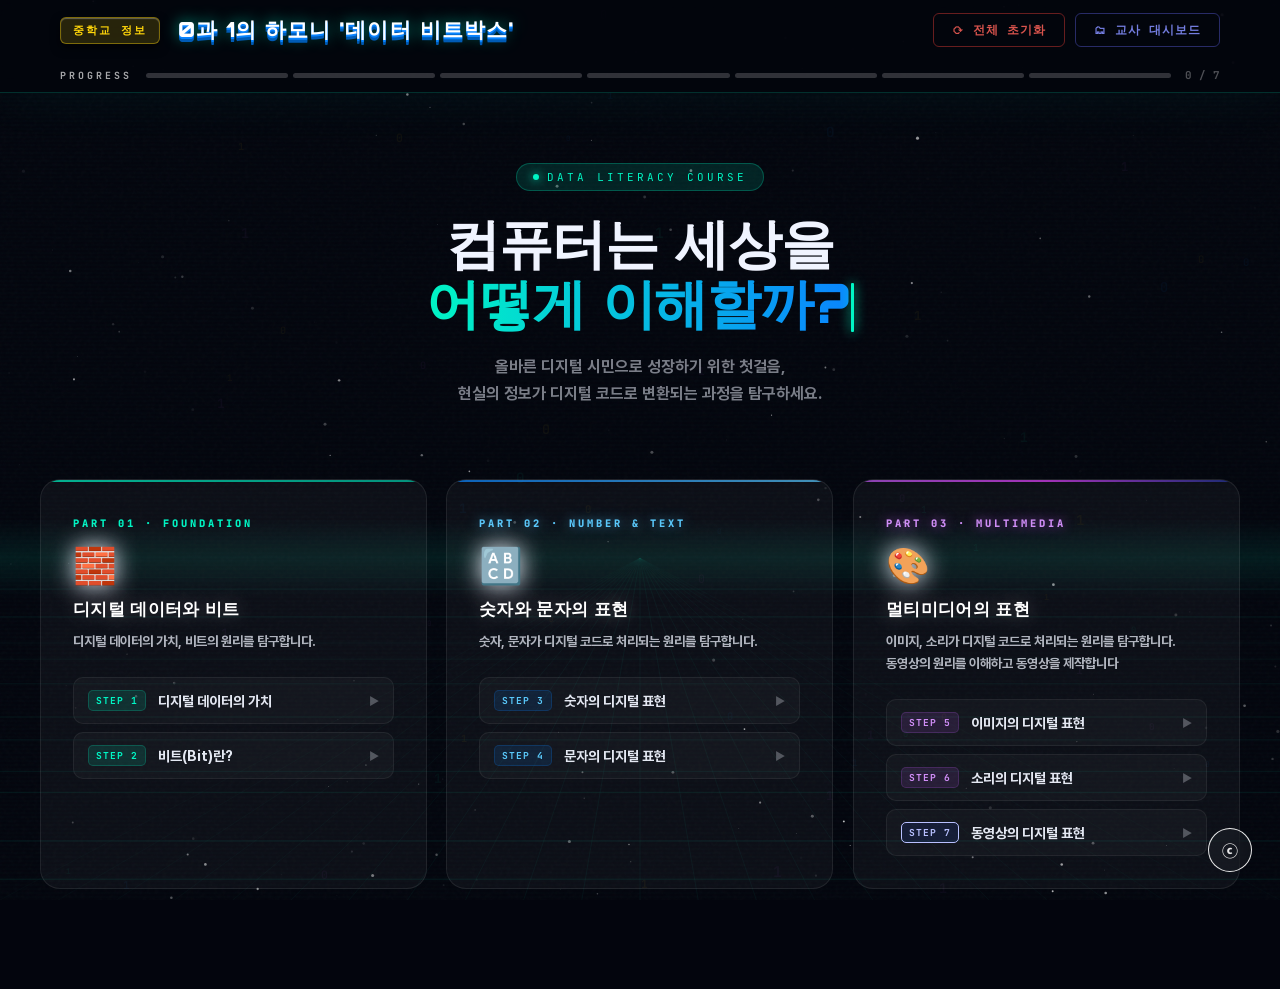
==== index.html @ f6feecad "Add files via upload" ====
<!DOCTYPE html>
<html lang="ko">
<head>
    <meta charset="UTF-8">
    <meta name="viewport" content="width=device-width, initial-scale=1.0">
    <title>데이터 비트박스 BITBOX - 메인</title>
    <link href="https://fonts.googleapis.com/css2?family=Orbitron:wght@400;700;900&family=Noto+Sans+KR:wght@400;500;700;900&family=JetBrains+Mono:wght@400;600;700&display=swap" rel="stylesheet">
    
    <link rel="stylesheet" href="./css/common.css">
    <style>
        .header-actions { display: flex; align-items: center; gap: 10px; }
        .dashboard-btn {
            font-family: 'JetBrains Mono', monospace;
            font-size: 0.72rem; font-weight: 700; letter-spacing: 1px;
            padding: 8px 18px; border-radius: 6px; background: transparent;
            border: 1px solid rgba(99,102,241,0.4); color: rgba(129,140,248,0.9);
            cursor: pointer; transition: all 0.2s ease; text-decoration: none;
            display: inline-flex; align-items: center;
        }
        .dashboard-btn:hover {
            background: rgba(99,102,241,0.12); border-color: #6366f1; color: #a5b4fc;
            box-shadow: 0 0 20px rgba(99,102,241,0.25);
        }
    </style>
</head>
<body>

<canvas id="starCanvas"></canvas>
<canvas id="gridCanvas"></canvas>
<canvas id="particleCanvas"></canvas>
<div class="scanline"></div>

<div id="app">
    <header>
        <div class="header-main">
            <div class="header-left">
                <span class="badge-target">중학교 정보</span>
                <h1 class="site-title">0과 1의 하모니 '데이터 <span>비트박스'</span></h1>
            </div>
            <div class="header-actions">
                <button class="reset-btn" onclick="openResetModal()">⟳ 전체 초기화</button>
                <a class="dashboard-btn" href="teacher_dashboard.html">🗂 교사 대시보드</a>
            </div>
        </div>
        <div class="progress-strip">
            <span class="prog-label">PROGRESS</span>
            <div class="prog-segs" id="progSegs"></div>
            <span class="prog-count" id="progCount">0 / 7</span>
        </div>
    </header>

    <main>
        <div class="hero">
            <div class="hero-chip"> Data Literacy Course</div>
            <h2 class="hero-title">
                <span class="line1">컴퓨터는 세상을</span>
                <span class="line2"><span id="typedText"></span><span class="typed-cursor"></span></span>
            </h2>
            <p class="hero-sub">올바른 디지털 시민으로 성장하기 위한 첫걸음,<br>현실의 정보가 디지털 코드로 변환되는 과정을 탐구하세요.</p>
        </div>

        <div class="pillars">
            <div class="pillar p-mint">
                <div class="pillar-eyebrow">PART 01 · FOUNDATION</div>
                <div class="pillar-icon">🧱</div>
                <div class="pillar-title">디지털 데이터와 비트</div>
                <p class="pillar-desc">디지털 데이터의 가치, 비트의 원리를 탐구합니다.</p>
                <ul class="step-list">
                    <li>
                        <a class="step-item" href="01_value.html" data-step="1">
                            <div class="step-left">
                                <span class="step-num">STEP 1</span>디지털 데이터의 가치<span class="done-badge">✓ DONE</span>
                            </div>
                            <span class="step-arrow">▶</span>
                        </a>
                    </li>
                    <li>
                        <a class="step-item" href="02_bit.html" data-step="2">
                            <div class="step-left">
                                <span class="step-num">STEP 2</span>비트(Bit)란?<span class="done-badge">✓ DONE</span>
                            </div>
                            <span class="step-arrow">▶</span>
                        </a>
                    </li>
                </ul>
            </div>

            <div class="pillar p-blue">
                <div class="pillar-eyebrow">PART 02 · NUMBER &amp; TEXT</div>
                <div class="pillar-icon">🔠</div>
                <div class="pillar-title">숫자와 문자의 표현</div>
                <p class="pillar-desc">숫자, 문자가 디지털 코드로 처리되는 원리를 탐구합니다.</p>
                <ul class="step-list">
                    <li>
                        <a class="step-item" href="03_number.html" data-step="3">
                            <div class="step-left">
                                <span class="step-num">STEP 3</span>숫자의 디지털 표현<span class="done-badge">✓ DONE</span>
                            </div>
                            <span class="step-arrow">▶</span>
                        </a>
                    </li>
                    <li>
                        <a class="step-item" href="04_text.html" data-step="4">
                            <div class="step-left">
                                <span class="step-num">STEP 4</span>문자의 디지털 표현<span class="done-badge">✓ DONE</span>
                            </div>
                            <span class="step-arrow">▶</span>
                        </a>
                    </li>
                </ul>
            </div>

            <div class="pillar p-violet">
                <div class="pillar-eyebrow">PART 03 · MULTIMEDIA</div>
                <div class="pillar-icon">🎨</div>
                <div class="pillar-title">멀티미디어의 표현</div>
                <p class="pillar-desc">이미지, 소리가 디지털 코드로 처리되는 원리를 탐구합니다.<br>동영상의 원리를 이해하고 동영상을 제작합니다</p>
                <ul class="step-list">
                    <li>
                        <a class="step-item" href="05_image.html" data-step="5">
                            <div class="step-left">
                                <span class="step-num">STEP 5</span>이미지의 디지털 표현<span class="done-badge">✓ DONE</span>
                            </div>
                            <span class="step-arrow">▶</span>
                        </a>
                    </li>
                    <li>
                        <a class="step-item" href="06_sound.html" data-step="6">
                            <div class="step-left">
                                <span class="step-num">STEP 6</span>소리의 디지털 표현<span class="done-badge">✓ DONE</span>
                            </div>
                            <span class="step-arrow">▶</span>
                        </a>
                    </li>
                    <li>
                        <a class="step-item navy-step" href="07_video.html" data-step="7">
                            <div class="step-left">
                                <span class="step-num">STEP 7</span>동영상의 디지털 표현<span class="done-badge">✓ DONE</span>
                            </div>
                            <span class="step-arrow">▶</span>
                        </a>
                    </li>
                </ul>
            </div>
        </div>
    </main>
</div>

<a href="#" class="copy-btn" id="copyBtn" title="저작권 안내">ⓒ</a>

<div id="tb-overlay">
    <div id="tb-box">
        <div class="tb-ray" style="transform:rotate(-60deg);"></div>
        <div class="tb-ray" style="transform:rotate(-30deg);animation-delay:0.05s;"></div>
        <div class="tb-ray" style="transform:rotate(0deg);animation-delay:0.02s;"></div>
        <div class="tb-ray" style="transform:rotate(30deg);animation-delay:0.07s;"></div>
        <div class="tb-ray" style="transform:rotate(60deg);animation-delay:0.04s;"></div>
        <div id="tb-glow"></div>
        <div class="tb-star" style="--tb-fly:translate(-120px,-160px);background:#ffd700;"></div>
        <div class="tb-star" style="--tb-fly:translate(-70px,-200px);background:#fff;animation-delay:0.05s;"></div>
        <div class="tb-star" style="--tb-fly:translate(0px,-190px);background:#ffd700;animation-delay:0.03s;"></div>
        <div class="tb-star" style="--tb-fly:translate(80px,-170px);background:#ff8c00;animation-delay:0.07s;"></div>
        <div class="tb-star" style="--tb-fly:translate(130px,-140px);background:#fff;animation-delay:0.04s;"></div>
        <div class="tb-star" style="--tb-fly:translate(-100px,-80px);background:#ff8c00;animation-delay:0.08s;width:6px;height:6px;"></div>
        <div class="tb-star" style="--tb-fly:translate(110px,-90px);background:#ffd700;animation-delay:0.06s;width:6px;height:6px;"></div>
        <div class="tb-star" style="--tb-fly:translate(-150px,-40px);background:#fff;animation-delay:0.02s;width:5px;height:5px;"></div>
        <div class="tb-star" style="--tb-fly:translate(160px,-50px);background:#ffd700;animation-delay:0.09s;width:5px;height:5px;"></div>
        <div id="tb-lid"></div>
        <div id="tb-body"><div id="tb-lock">🔒</div></div>
        <div id="tb-label">⬡ BITBOX ⬡</div>
    </div>
</div>
<div id="tb-flash"></div>

<div id="modal" class="modal-overlay" role="dialog" aria-modal="true">
    <div class="modal-box">
        <div class="modal-icon" id="mIcon"></div>
        <h3 class="modal-title" id="mTitle"></h3>
        <p class="modal-desc" id="mDesc"></p>
        <div class="modal-btns" id="mBtns"></div>
    </div>
</div>

<script src="./js/canvas.js"></script>
<script src="./js/progress.js"></script>
<script src="./js/transition.js"></script>


</body>
</html>
---- css/common.css ----
/* ══════════════════════════════════════════════════════════
   로컬 폰트 (오프라인 완전 동작) — fonts/ 폴더에서 로드
   ══════════════════════════════════════════════════════════ */
@font-face {
    font-family: 'Noto Sans KR';
    font-weight: 400;
    font-style: normal;
    src: url('../fonts/NotoSansKR-Regular.ttf') format('truetype');
}
@font-face {
    font-family: 'Noto Sans KR';
    font-weight: 700;
    font-style: normal;
    src: url('../fonts/NotoSansKR-Bold.ttf') format('truetype');
}
@font-face {
    font-family: 'Noto Sans KR';
    font-weight: 900;
    font-style: normal;
    src: url('../fonts/NotoSansKR-Black.ttf') format('truetype');
}
@font-face {
    font-family: 'Orbitron';
    font-weight: 700;
    font-style: normal;
    src: url('../fonts/Orbitron-Bold.ttf') format('truetype');
}
@font-face {
    font-family: 'Orbitron';
    font-weight: 900;
    font-style: normal;
    src: url('../fonts/Orbitron-Black.ttf') format('truetype');
}
@font-face {
    font-family: 'JetBrains Mono';
    font-weight: 400;
    font-style: normal;
    src: url('../fonts/JetBrainsMono-Regular.ttf') format('truetype');
}
@font-face {
    font-family: 'Pretendard';
    font-weight: 700;
    font-style: normal;
    src: url('../fonts/Pretendard-Bold.ttf') format('truetype');
}
@font-face {
    font-family: 'Pretendard';
    font-weight: 800;
    font-style: normal;
    src: url('../fonts/Pretendard-ExtraBold.ttf') format('truetype');
}
@font-face {
    font-family: 'Pretendard';
    font-weight: 900;
    font-style: normal;
    src: url('../fonts/Pretendard-Black.ttf') format('truetype');
}
@font-face {
    font-family: 'Inter';
    font-weight: 400;
    font-style: normal;
    src: url('../fonts/Inter_28pt-Regular.ttf') format('truetype');
}
@font-face {
    font-family: 'Inter';
    font-weight: 600;
    font-style: normal;
    src: url('../fonts/Inter_28pt-SemiBold.ttf') format('truetype');
}
@font-face {
    font-family: 'Inter';
    font-weight: 800;
    font-style: normal;
    src: url('../fonts/Inter_28pt-ExtraBold.ttf') format('truetype');
}
@font-face {
    font-family: 'Inter';
    font-weight: 900;
    font-style: normal;
    src: url('../fonts/Inter_28pt-Black.ttf') format('truetype');
}

/* ── 시스템 폰트 굵기 렌더링 강화 ── */
* {
    -webkit-font-smoothing: antialiased;
    -moz-osx-font-smoothing: grayscale;
    font-synthesis: weight style;
    text-rendering: optimizeLegibility;
}

/* ── 각 단원 공통: 스텝 제목 / 본문 글씨 진하게 ── */
.summary-title { font-weight: 900 !important; font-size: 1.05rem; letter-spacing: -0.01em; }
.summary-desc  { font-weight: 700 !important; color: #1d1d1f !important; }
.qna-question  { font-weight: 900 !important; }
.qna-answer    { font-weight: 700 !important; color: #1d1d1f !important; }
.nav-arrow     { font-weight: 900 !important; }
.quiz-box      { font-weight: 800 !important; }
.alert-message { font-weight: 700 !important; }
.pill-btn      { font-weight: 900 !important; }
.concept-summary .summary-item { font-weight: 700; }

/* ── 오프라인 폴백 폰트 스택 ── */
@font-face {
    font-family: 'SystemOrbitron';
    src: local('Orbitron'), local('SF Pro Display'), local('Helvetica Neue');
}
.hero-title, .site-title, .pillar-title, .modal-title,
.hero-title .line1, .hero-title .line2,
.step-num, .pillar-eyebrow, .badge-target, .prog-label,
.pillar-eyebrow, .typed-cursor {
    font-family: 'Orbitron', 'SF Pro Display', 'Apple SD Gothic Neo', 'Malgun Gothic', 'Segoe UI', 'Helvetica Neue', Arial, sans-serif !important;
}
body, .pillar-desc, .hero-sub, .step-item, .mbtn, .modal-desc {
    /* 오프라인 우선: 각 OS 기본 고딕 → 온라인 시 Noto Sans KR */
    font-family: 'Pretendard', -apple-system, BlinkMacSystemFont,
                 'Apple SD Gothic Neo', 'Malgun Gothic',
                 'Noto Sans KR', 'Nanum Gothic', system-ui, sans-serif;
}
.prog-label, .prog-count, .badge-target, .step-num,
.pillar-eyebrow, .hero-chip {
    font-family: 'JetBrains Mono', 'SF Mono', 'Fira Code', 'Consolas', 'Courier New', monospace !important;
}

:root {
    --void: #03050d;
    --cosmos: #060d1f;
    --nebula-1: #0a1628;
    --mint: #00f5c4;
    --mint-dim: rgba(0,245,196,0.12);
    --blue: #0a84ff;
    --blue-dim: rgba(10,132,255,0.12);
    --violet: #bf5af2;
    --violet-dim: rgba(191,90,242,0.12);
    --navy: #1e3799;
    --navy-dim: rgba(30,55,153,0.15);
    --gold: #ffd60a;
    --red: #ff453a;
    --white: #f0f4ff;
    --glass: rgba(255,255,255,0.04);
    --glass-border: rgba(255,255,255,0.08);
}

*, *::before, *::after { box-sizing: border-box; margin: 0; padding: 0; -webkit-user-select: none; -moz-user-select: none; user-select: none; }

html, body {
    height: 100%; overflow-x: hidden;
    font-family: 'Pretendard', 'Noto Sans KR', sans-serif;
    background: var(--void);
    color: var(--white);
    cursor: default;
}

/* ── CANVAS LAYERS ── */
#starCanvas, #gridCanvas, #particleCanvas {
    position: fixed; top: 0; left: 0;
    width: 100%; height: 100%;
    pointer-events: none;
}
#starCanvas    { z-index: 0; }
#gridCanvas    { z-index: 1; opacity: 0.35; }
#particleCanvas{ z-index: 2; }

/* ── SCAN LINE ── */
.scanline {
    position: fixed; top: 0; left: 0; width: 100%; height: 100%;
    background: repeating-linear-gradient(0deg, transparent, transparent 2px, rgba(0,245,196,0.006) 2px, rgba(0,245,196,0.006) 4px);
    pointer-events: none; z-index: 3;
    animation: scanMove 8s linear infinite;
}
@keyframes scanMove { 0% { background-position: 0 0; } 100%{ background-position: 0 200px; } }

/* ── NOISE GRAIN ── */
body::after {
    content: ''; position: fixed; inset: 0;
    background-image: url("data:image/svg+xml,%3Csvg viewBox='0 0 256 256' xmlns='http://www.w3.org/2000/svg'%3E%3Cfilter id='n'%3E%3CfeTurbulence type='fractalNoise' baseFrequency='0.9' numOctaves='4' stitchTiles='stitch'/%3E%3C/filter%3E%3Crect width='100%25' height='100%25' filter='url(%23n)' opacity='0.04'/%3E%3C/svg%3E");
    pointer-events: none; z-index: 4; opacity: 0.6;
}

/* ── LAYOUT ── */
#app { position: relative; z-index: 10; min-height: 100vh; display: flex; flex-direction: column; }

/* ── HEADER ── */
header {
    position: sticky; top: 0; z-index: 1000;
    background: rgba(3,5,13,0.82);
    backdrop-filter: blur(28px); -webkit-backdrop-filter: blur(28px);
    border-bottom: 1px solid rgba(0,245,196,0.18);
    padding: 0 60px;
    box-shadow: 0 0 60px rgba(0,245,196,0.06);
}
.header-main { display: flex; justify-content: space-between; align-items: center; padding: 13px 0; }
.header-left { display: flex; align-items: center; gap: 18px; }

.badge-target {
    font-family: 'JetBrains Mono', 'Orbitron', monospace;
    font-size: 0.7rem; font-weight: 800; letter-spacing: 2px;
    padding: 5px 12px; border-radius: 6px;
    background: rgba(255, 214, 10, 0.15);
    border: 1px solid rgba(255, 214, 10, 0.4);
    color: #ffd60a;
    box-shadow: inset 0 1px 1px rgba(255, 255, 255, 0.3), 0 4px 10px rgba(0, 0, 0, 0.6);
    text-transform: uppercase;
}

.site-title {
    font-family: 'Orbitron', 'Pretendard', 'Noto Sans KR', sans-serif;
    font-size: 1.3rem; font-weight: 900; letter-spacing: 0.05em; display: inline-block;
    color: #ffffff; background: none; -webkit-background-clip: unset; background-clip: unset;
    text-shadow: 0 1px 0 #0a84ff, 0 2px 0 #0a84ff, 0 3px 0 #005bb5, 0 4px 0 #005bb5, 0 5px 0 #005bb5, 0 0 15px rgba(0, 245, 196, 0.7);
    animation: mysterious3DPulse 5s ease-in-out infinite alternate;
}
.site-title span { color: inherit; font-weight: inherit; background: inherit; -webkit-background-clip: inherit; background-clip: inherit; filter: inherit; animation: inherit; text-shadow: inherit; }
.site-title:hover { transform: none; animation-play-state: running; }

@keyframes mysterious3DPulse {
    0% { transform: scale(1) translateY(0px); text-shadow: 0 1px 0 #0a84ff, 0 2px 0 #0a84ff, 0 3px 0 #005bb5, 0 4px 0 #005bb5, 0 5px 0 #005bb5, 0 0 15px rgba(0, 245, 196, 0.7); }
    100% { transform: scale(1.03) translateY(-3px); text-shadow: 0 1px 0 #0a84ff, 0 2px 0 #0a84ff, 0 4px 0 #005bb5, 0 5px 0 #005bb5, 0 6px 0 #003366, 0 0 25px rgba(0, 245, 196, 1); }
}

.reset-btn {
    font-family: 'JetBrains Mono', monospace;
    font-size: 0.72rem; font-weight: 700; letter-spacing: 1px;
    padding: 8px 18px; border-radius: 6px; background: transparent;
    border: 1px solid rgba(255,69,58,0.4); color: rgba(255,99,89,0.85); cursor: pointer; transition: all 0.2s ease;
}
.reset-btn:hover { background: rgba(255,69,58,0.12); border-color: var(--red); color: var(--red); box-shadow: 0 0 20px rgba(255,69,58,0.2); }

.progress-strip { padding: 8px 0 10px; display: flex; align-items: center; gap: 14px; }
.prog-label { font-family: 'JetBrains Mono', monospace; font-size: 0.62rem; letter-spacing: 3px; color: rgba(255,255,255,0.65); white-space: nowrap; text-transform: uppercase; font-weight: 700; }
.prog-segs { display: flex; gap: 5px; flex: 1; }
.prog-seg { flex: 1; height: 5px; border-radius: 3px; background: rgba(255,255,255,0.18); transition: background 0.6s ease, transform 0.3s ease, box-shadow 0.6s; position: relative; }
.prog-seg.done { transform: scaleY(2.2); box-shadow: 0 0 12px currentColor, 0 0 24px currentColor; }
.prog-count { font-family: 'JetBrains Mono', monospace; font-size: 0.68rem; font-weight: 700; white-space: nowrap; transition: color 0.5s; }

/* ── MAIN ── */
main { flex: 1; display: flex; flex-direction: column; align-items: center; padding: 70px 40px 100px; }

.hero { text-align: center; margin-bottom: 72px; animation: heroIn 1.2s cubic-bezier(0.16,1,0.3,1) both; }
@keyframes heroIn { from { opacity:0; transform: translateY(40px); } to { opacity:1; transform: translateY(0); } }

.hero-chip {
    display: inline-flex; align-items: center; gap: 8px;
    font-family: 'JetBrains Mono', monospace; font-size: 0.68rem; letter-spacing: 3px;
    color: var(--mint); text-transform: uppercase; background: var(--mint-dim);
    border: 1px solid rgba(0,245,196,0.25); padding: 6px 16px; border-radius: 20px; margin-bottom: 22px;
}
.hero-chip::before { content: ''; width: 6px; height: 6px; border-radius: 50%; background: var(--mint); box-shadow: 0 0 10px var(--mint); animation: pulse 1.8s ease-in-out infinite; }
@keyframes pulse { 0%,100%{opacity:1;} 50%{opacity:0.3;} }

.hero-title { font-family: 'Orbitron', monospace; font-size: clamp(2rem, 5vw, 3.4rem); font-weight: 900; line-height: 1.1; letter-spacing: -0.02em; margin-bottom: 20px; }
.hero-title .line1 { display: block; color: var(--white); }
.hero-title .line2 { display: block; background: linear-gradient(90deg, var(--mint), var(--blue), var(--violet)); -webkit-background-clip: text; background-clip: text; -webkit-text-fill-color: transparent; color: transparent; background-size: 200%; animation: gradShift 4s linear infinite; }
@keyframes gradShift { 0% { background-position: 0% 50%; } 100%{ background-position: 200% 50%; } }

.typed-cursor { display: inline-block; width: 3px; height: 0.9em; background: var(--mint); margin-left: 2px; vertical-align: middle; border-radius: 1px; box-shadow: 0 0 12px var(--mint); animation: blink 0.85s step-end infinite; }
@keyframes blink { 0%,100%{opacity:1;} 50%{opacity:0;} }

.hero-sub { font-size: 1rem; font-weight: 500; color: rgba(240,244,255,0.5); line-height: 1.7; max-width: min(540px, 90vw); margin: 0 auto; }

/* ── PILLAR GRID ── */
.pillars { display: grid; grid-template-columns: repeat(3, 1fr); gap: clamp(12px, 1.5vw, 22px); width: 100%; max-width: min(1400px, 96vw); }

.pillar {
    position: relative; background: var(--glass); border: 1px solid var(--glass-border); border-radius: 20px;
    padding: 36px 32px 32px; display: flex; flex-direction: column; overflow: hidden;
    transition: transform 0.4s cubic-bezier(0.16,1,0.3,1), border-color 0.4s, box-shadow 0.4s;
    animation: cardIn 0.9s cubic-bezier(0.16,1,0.3,1) both; cursor: default; transform-style: preserve-3d;
}
.pillar:nth-child(1){ animation-delay: 0.15s; }
.pillar:nth-child(2){ animation-delay: 0.28s; }
.pillar:nth-child(3){ animation-delay: 0.41s; }
@keyframes cardIn { from { opacity:0; transform: translateY(50px) scale(0.96); } to { opacity:1; transform: translateY(0) scale(1); } }

.pillar::before { content: ''; position: absolute; top: 0; left: 0; right: 0; height: 2px; transition: height 0.4s ease, opacity 0.4s; opacity: 0.7; }
.pillar:hover::before { height: 3px; opacity: 1; }
.pillar::after { content: ''; position: absolute; width: 280px; height: 280px; border-radius: 50%; bottom: -120px; right: -80px; filter: blur(70px); opacity: 0; transition: opacity 0.5s ease; pointer-events: none; }
.pillar:hover::after { opacity: 0.18; }

.pillar.p-mint::before { background: linear-gradient(90deg, var(--mint), #00c9a7); }
.pillar.p-mint::after  { background: var(--mint); }
.pillar.p-mint:hover { border-color: rgba(0,245,196,0.35); box-shadow: 0 0 60px rgba(0,245,196,0.1), 0 30px 60px rgba(0,0,0,0.4); transform: translateY(-8px); }
.pillar.p-blue::before { background: linear-gradient(90deg, var(--blue), #5ac8fa); }
.pillar.p-blue::after  { background: var(--blue); }
.pillar.p-blue:hover { border-color: rgba(10,132,255,0.35); box-shadow: 0 0 60px rgba(10,132,255,0.1), 0 30px 60px rgba(0,0,0,0.4); transform: translateY(-8px); }
.pillar.p-violet::before { background: linear-gradient(90deg, var(--violet), #e040fb, var(--navy)); }
.pillar.p-violet::after  { background: var(--violet); }
.pillar.p-violet:hover { border-color: rgba(191,90,242,0.35); box-shadow: 0 0 60px rgba(191,90,242,0.1), 0 30px 60px rgba(0,0,0,0.4); transform: translateY(-8px); }

.pillar-eyebrow { font-family: 'JetBrains Mono', monospace; font-size: 0.65rem; letter-spacing: 3px; text-transform: uppercase; margin-bottom: 18px; opacity: 1; font-weight: 800; }
.p-mint  .pillar-eyebrow { color: var(--mint); }
.p-blue  .pillar-eyebrow { color: #5ac8fa; text-shadow: 0 0 12px rgba(90,200,250,0.7); }
.p-violet .pillar-eyebrow { color: #d08ef7; text-shadow: 0 0 12px rgba(191,90,242,0.8); -webkit-text-fill-color: unset; }

.pillar-icon { font-size: 2.2rem; margin-bottom: 14px; display: inline-block; line-height: 1; filter: drop-shadow(0 0 12px currentColor); }
.pillar-title { font-family: 'Orbitron', monospace; font-size: 1.08rem; font-weight: 700; letter-spacing: 0.02em; margin-bottom: 10px; color: #ffffff; text-shadow: 0 0 20px rgba(255,255,255,0.3); }
.pillar-desc { font-size: 0.83rem; font-weight: 500; color: rgba(240,244,255,0.72); line-height: 1.65; margin-bottom: 24px; }

.step-list { list-style: none; display: flex; flex-direction: column; gap: 8px; flex: 1; }
.step-item {
    display: flex; align-items: center; justify-content: space-between; text-decoration: none; color: rgba(240,244,255,0.95);
    background: rgba(255,255,255,0.03); border: 1px solid rgba(255,255,255,0.06); border-radius: 10px; padding: 12px 14px;
    font-weight: 600; font-size: 0.88rem; transition: all 0.22s ease; position: relative; overflow: hidden;
}
.step-item::before { content: ''; position: absolute; left: 0; top: 0; bottom: 0; width: 0; transition: width 0.3s ease; opacity: 0.08; }
.step-item:hover::before { width: 100%; }
.p-mint  .step-item::before { background: var(--mint); }
.p-blue  .step-item::before { background: var(--blue); }
.p-violet .step-item::before { background: var(--violet); }
.p-mint  .step-item:hover { border-color: rgba(0,245,196,0.3); color: var(--mint); box-shadow: 0 0 20px rgba(0,245,196,0.08); }
.p-blue  .step-item:hover { border-color: rgba(10,132,255,0.3); color: #5ac8fa; box-shadow: 0 0 20px rgba(10,132,255,0.08); }
.p-violet .step-item:hover { border-color: rgba(191,90,242,0.3); color: var(--violet); box-shadow: 0 0 20px rgba(191,90,242,0.08); }
.p-violet .step-item.navy-step:hover { border-color: rgba(30,55,153,0.5); color: #748fd8; }

.step-left { display: flex; align-items: center; gap: 2px; position: relative; z-index: 1; }
.step-num {
    font-family: 'JetBrains Mono', monospace; font-size: 0.6rem; font-weight: 700;
    padding: 3px 7px; border-radius: 5px; margin-right: 10px; letter-spacing: 1px;
}
.p-mint  .step-num { background: rgba(0,245,196,0.12); color: var(--mint); border: 1px solid rgba(0,245,196,0.2); }
.p-blue  .step-num { background: rgba(10,132,255,0.12); color: #5ac8fa; border: 1px solid rgba(10,132,255,0.2); }
.p-violet .step-num { background: rgba(191,90,242,0.12); color: #d08ef7; border: 1px solid rgba(191,90,242,0.2); }
.p-violet .step-item.navy-step .step-num { background: rgba(30,55,153,0.2); color: #748fd8; border-color: rgba(30,55,153,0.3); }

.done-badge {
    font-family: 'JetBrains Mono', monospace; font-size: 0.58rem; font-weight: 700;
    padding: 2px 7px; border-radius: 4px; margin-left: 8px; display: none;
}
.step-item.is-done .done-badge { display: inline-block; }
.p-mint   .done-badge { background: rgba(0,245,196,0.12);  color: var(--mint);  border: 1px solid rgba(0,245,196,0.2); }
.p-blue   .done-badge { background: rgba(10,132,255,0.12); color: #5ac8fa;      border: 1px solid rgba(10,132,255,0.2); }
.p-violet .done-badge { background: rgba(191,90,242,0.12); color: #d08ef7;      border: 1px solid rgba(191,90,242,0.2); }
.p-violet .navy-step .done-badge { background: rgba(30,55,153,0.2); color: #748fd8; border-color: rgba(30,55,153,0.3); }
.step-arrow { font-size: 0.7rem; opacity: 0.3; transition: transform 0.2s ease, opacity 0.2s; position: relative; z-index: 1; }
.step-item:hover .step-arrow { transform: translateX(5px); opacity: 0.8; }
.step-item.is-done .step-arrow { opacity: 0.6; }

/* ── STEP KEYWORDS ── */
.step-keywords {
    display: flex; flex-wrap: wrap; gap: 5px;
    padding: 4px 14px 10px 14px;
}
.kw-tag {
    font-family: 'JetBrains Mono', 'Pretendard', monospace;
    font-size: 0.62rem; font-weight: 600; letter-spacing: 0.02em;
    padding: 2px 9px; border-radius: 20px;
    background: rgba(255,255,255,0.05);
    border: 1px solid rgba(255,255,255,0.1);
    color: rgba(255,255,255,0.45);
    white-space: nowrap;
}
.p-mint   .kw-tag { background: rgba(0,245,196,0.07);  border-color: rgba(0,245,196,0.18);  color: rgba(0,245,196,0.6); }
.p-blue   .kw-tag { background: rgba(10,132,255,0.07); border-color: rgba(10,132,255,0.18); color: rgba(90,200,250,0.6); }
.p-violet .kw-tag { background: rgba(191,90,242,0.07); border-color: rgba(191,90,242,0.18); color: rgba(208,142,247,0.6); }

/* ── COPYRIGHT FLOAT ── */
.copy-btn {
    position: fixed; bottom: 28px; right: 28px; width: 44px; height: 44px; border-radius: 50%;
    background: rgba(255,255,255,0.04); border: 1px solid rgba(255, 255, 255, 0.9);
    display: flex; align-items: center; justify-content: center;
    color: rgba(255,255,255,0.9); font-size: 1rem; font-weight: 900; text-decoration: none;
    transition: all 0.3s cubic-bezier(0.16,1,0.3,1); z-index: 500; backdrop-filter: blur(12px); -webkit-backdrop-filter: blur(12px);
}
.copy-btn:hover { color: var(--mint); border-color: rgba(0,245,196,0.4); box-shadow: 0 0 30px rgba(0,245,196,0.2); transform: scale(1.12) rotate(12deg); }

/* ── MODAL ── */
.modal-overlay {
    position: fixed; inset: 0; background: rgba(0,0,0,0.7); backdrop-filter: blur(16px); -webkit-backdrop-filter: blur(16px);
    display: flex; align-items: center; justify-content: center; z-index: 9999;
    visibility: hidden; opacity: 0; pointer-events: none; transition: opacity 0.28s ease, visibility 0.28s ease;
}
.modal-overlay.show { visibility: visible; opacity: 1; pointer-events: auto; }
.modal-box {
    background: #0d1525; border: 1px solid rgba(0,245,196,0.2); border-radius: 20px; padding: 40px;
    width: 100%; max-width: min(440px, 92vw); box-shadow: 0 0 80px rgba(0,245,196,0.08), 0 40px 80px rgba(0,0,0,0.6);
    text-align: center; transform: scale(0.88) translateY(16px); transition: transform 0.32s cubic-bezier(0.175,0.885,0.32,1.275);
}
.modal-overlay.show .modal-box { transform: scale(1) translateY(0); }
.modal-icon { font-size: 2.8rem; margin-bottom: 14px; }
.modal-title { font-family: 'Orbitron', monospace; font-size: 1.2rem; font-weight: 700; letter-spacing: 0.03em; margin-bottom: 14px; }
.modal-title.type-danger  { color: var(--red); }
.modal-title.type-success { color: var(--mint); }
.modal-title.type-info    { color: var(--blue); }
.modal-desc { font-size: 0.9rem; line-height: 1.7; color: rgba(240,244,255,0.55); margin-bottom: 28px; }
.modal-btns { display: flex; gap: 10px; }
.mbtn { flex: 1; padding: 13px; border-radius: 10px; border: none; font-family: 'Pretendard', 'Noto Sans KR', sans-serif; font-size: 0.92rem; font-weight: 700; cursor: pointer; transition: all 0.18s ease; }
.mbtn.cancel  { background: rgba(255,255,255,0.07); color: rgba(255,255,255,0.7); border: 1px solid rgba(255,255,255,0.1); }
.mbtn.cancel:hover  { background: rgba(255,255,255,0.12); }
.mbtn.danger  { background: rgba(255,69,58,0.2); color: var(--red); border: 1px solid rgba(255,69,58,0.35); }
.mbtn.danger:hover  { background: rgba(255,69,58,0.3); transform: translateY(-2px); box-shadow: 0 0 20px rgba(255,69,58,0.2); }
.mbtn.primary { background: rgba(0,245,196,0.15); color: var(--mint); border: 1px solid rgba(0,245,196,0.3); }
.mbtn.primary:hover { background: rgba(0,245,196,0.25); transform: translateY(-2px); box-shadow: 0 0 20px rgba(0,245,196,0.15); }

/* ── RESPONSIVE ── */
@media (max-width: 1024px) { .pillars { grid-template-columns: repeat(2,1fr); } }
@media (max-width: 800px) {
    .pillars { grid-template-columns: repeat(2,1fr); gap: 14px; }
    .hero-title { font-size: clamp(1.6rem, 5vw, 3.2rem); }
    .hero-sub { font-size: clamp(0.82rem, 2vw, 1rem); }
    main { padding: 20px 14px 60px; }
}
@media (max-width: 680px)  { .pillars { grid-template-columns: 1fr; } .hero-title { font-size: 1.8rem; } header { padding: 0 20px; } }

/* ── TREASURE BOX TRANSITION ── */
#tb-overlay {
    position: fixed; inset: 0; z-index: 99998; background: rgba(0,0,0,0); display: flex; flex-direction: column;
    align-items: center; justify-content: center; pointer-events: none; transition: background 0.4s ease; gap: 0;
}
#tb-overlay.darken { background: rgba(0,0,0,0.92); }
#tb-box { position: relative; width: 220px; height: 200px; opacity: 0; transform: scale(0.2) translateY(60px); transition: opacity 0.35s ease, transform 0.5s cubic-bezier(0.16,1,0.3,1); perspective: 600px; }
#tb-overlay.show-box #tb-box { opacity: 1; transform: scale(1) translateY(0); }
#tb-lid {
    position: absolute; top: 0; left: 0; right: 0; height: 80px; background: linear-gradient(145deg, #e8b84b, #c4881a, #8b5e0a);
    border: 3px solid #ffd700; border-radius: 14px 14px 4px 4px; box-shadow: 0 0 25px rgba(255,200,0,0.5), inset 0 3px 10px rgba(255,255,255,0.2);
    transform-origin: bottom center; transform: rotateX(0deg); transition: transform 0.65s cubic-bezier(0.34,1.3,0.64,1); z-index: 2;
}
#tb-lid::before { content: ''; position: absolute; inset: 7px; border: 1.5px solid rgba(255,220,80,0.45); border-radius: 8px; }
#tb-lid::after { content: ''; position: absolute; bottom: 0; left: 0; right: 0; height: 4px; background: #ffd700; box-shadow: 0 0 10px #ffd700; }
#tb-overlay.open-lid #tb-lid { transform: rotateX(-145deg); }
#tb-body {
    position: absolute; bottom: 0; left: 0; right: 0; height: 128px; background: linear-gradient(145deg, #c4881a, #8b5e0a, #5c3d06);
    border: 3px solid #ffd700; border-radius: 6px 6px 16px 16px; box-shadow: 0 8px 40px rgba(0,0,0,0.6), inset 0 2px 8px rgba(255,255,255,0.1); overflow: hidden;
}
#tb-body::before { content: ''; position: absolute; top: 44%; left: 0; right: 0; height: 4px; background: var(--tb-stripe, #ffd700); box-shadow: 0 0 10px var(--tb-stripe-glow, rgba(255,215,0,0.6)); }
#tb-lock {
    position: absolute; top: 50%; left: 50%; transform: translate(-50%, -50%); width: 36px; height: 36px;
    background: radial-gradient(circle at 35% 30%, #ffe566, #d4a017, #8b6914); border-radius: 50%; border: 2.5px solid #ffd700;
    box-shadow: 0 0 16px rgba(255,215,0,0.7), inset 0 2px 6px rgba(255,255,255,0.3); display: flex; align-items: center; justify-content: center; font-size: 17px; line-height: 1; z-index: 1;
}
#tb-label {
    position: absolute; bottom: 16px; left: 0; right: 0; text-align: center; font-family: 'Orbitron', 'SF Pro Display', monospace;
    font-size: 1.1rem; font-weight: 900; letter-spacing: 3px; color: #ffd700; text-shadow: 0 0 12px rgba(255,215,0,0.8), 0 0 30px rgba(255,150,0,0.5); opacity: 0; transition: opacity 0.3s ease 0.2s;
}
#tb-overlay.show-box #tb-label { opacity: 1; }
#tb-glow { position: absolute; bottom: 128px; left: 50%; transform: translateX(-50%); width: 0; height: 0; border-radius: 50%; pointer-events: none; opacity: 0; }
#tb-overlay.burst #tb-glow { animation: glowBurst 0.75s cubic-bezier(0.16,1,0.3,1) forwards; }
@keyframes glowBurst {
    0%   { width:10px; height:10px; margin-left:-5px; margin-bottom:-5px; opacity:1; background: radial-gradient(circle, #fffde7, #ffd700, #ff8c00, transparent); }
    50%  { width:400px; height:400px; margin-left:-200px; margin-bottom:-200px; opacity:0.9; }
    100% { width:800px; height:800px; margin-left:-400px; margin-bottom:-400px; opacity:0; }
}
.tb-star { position: absolute; bottom: 130px; left: 50%; width: 10px; height: 10px; border-radius: 50%; opacity: 0; pointer-events: none; }
#tb-overlay.burst .tb-star { animation: starFly 0.9s ease-out forwards; }
@keyframes starFly { 0% { opacity:1; transform: translate(-50%, 0) scale(1.5); } 100% { opacity:0; transform: var(--tb-fly) scale(0); } }
.tb-ray { position: absolute; bottom: 128px; left: 50%; width: 3px; height: 0; transform-origin: bottom center; opacity: 0; pointer-events: none; background: linear-gradient(to top, rgba(255,215,0,0.9), transparent); border-radius: 2px; }
#tb-overlay.burst .tb-ray { animation: rayShoot 0.7s ease-out forwards; }
@keyframes rayShoot { 0% { height: 0; opacity: 0.9; } 60% { height: 200px; opacity: 0.8; } 100% { height: 280px; opacity: 0; } }
@keyframes boxWiggle { 0%,100%{ transform: scale(1) rotate(0deg); } 20% { transform: scale(1.07) rotate(-4deg); } 40% { transform: scale(1.09) rotate(4deg); } 60% { transform: scale(1.06) rotate(-2deg); } 80% { transform: scale(1.04) rotate(2deg); } }
#tb-box.wiggle { animation: boxWiggle 0.5s ease-in-out; }
#tb-flash { position: fixed; inset: 0; z-index: 99999; background: white; opacity: 0; pointer-events: none; transition: opacity 0.25s ease; }
#tb-flash.on { opacity: 1; }
.bit-particle { position: fixed; pointer-events: none; z-index: 99999; font-weight: 900; font-family: 'JetBrains Mono', 'Orbitron', monospace; will-change: transform, opacity; white-space: nowrap; }
@keyframes floatUp { 0%,100%{ transform: translateY(0); } 50% { transform: translateY(-12px); } }
#tb-overlay.show-box #tb-box { animation: floatUp 1.8s ease-in-out infinite 0.5s; }
#tb-overlay.open-lid #tb-box { animation: none; }
@media (prefers-reduced-motion: reduce) { .pillar, .hero { animation: none; opacity: 1; } .typed-cursor { animation: none; } }

/* =========================================================
   🖱️ [마우스 커서 일괄 수정] 모든 클릭 요소에 손가락(pointer) 강제 적용
========================================================= */
button, button *, 
a, a *, 
.nav-arrow, .nav-arrow *, 
.pill-btn, .pill-btn *,
.submit-quiz-btn, .submit-quiz-btn *,
[onclick], [onclick] * {
    cursor: pointer !important;
}
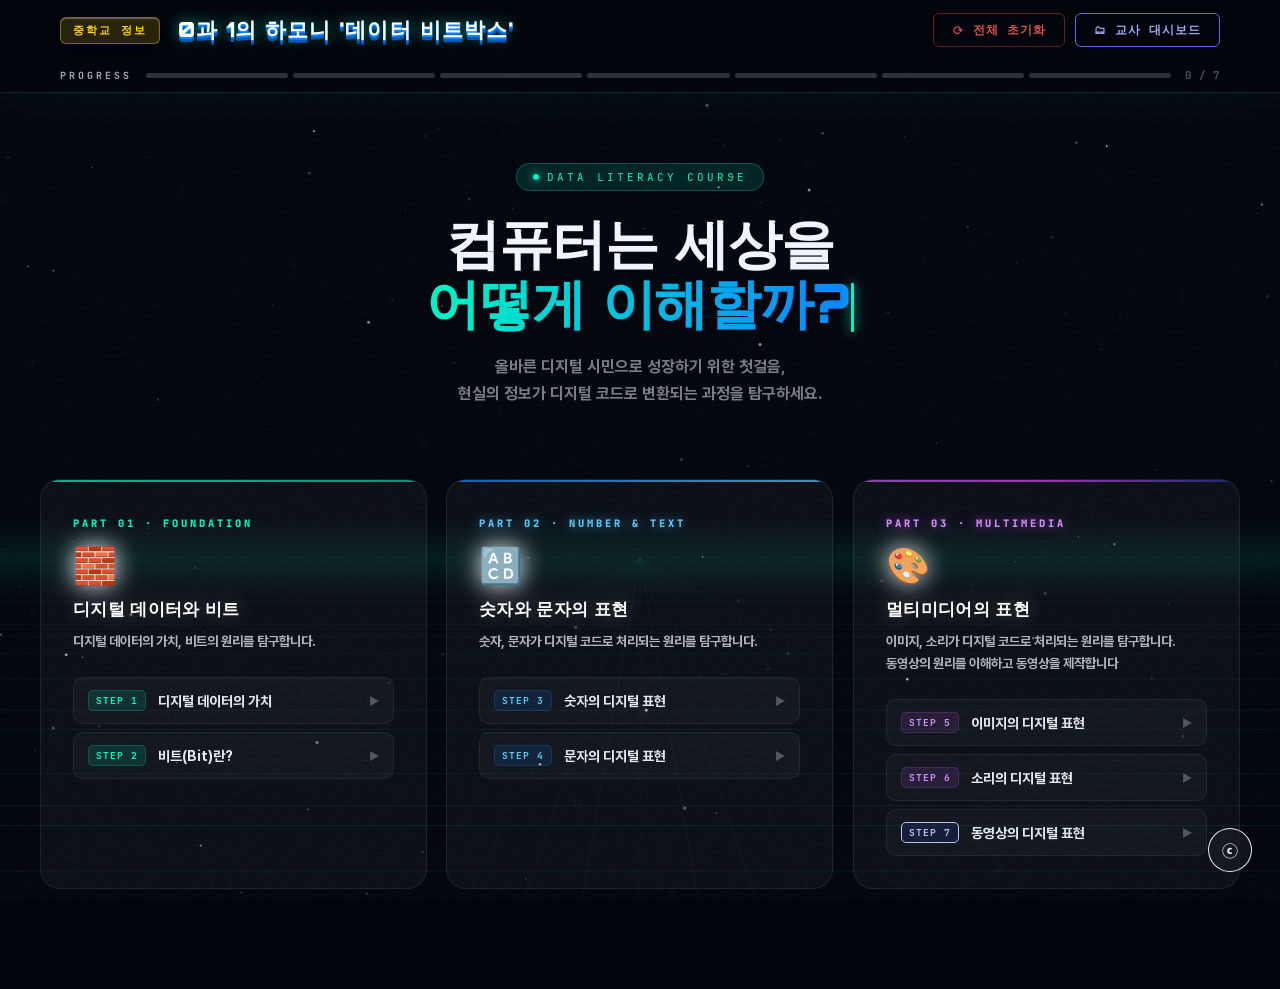
==== commit f9357fef: "Add files via upload" ====
--- a/index.html
+++ b/index.html
@@ -13,7 +13,7 @@
             font-family: 'JetBrains Mono', monospace;
             font-size: 0.72rem; font-weight: 700; letter-spacing: 1px;
             padding: 8px 18px; border-radius: 6px; background: transparent;
-            border: 1px solid rgba(99,102,241,0.4); color: rgba(129,140,248,0.9);
+            border: 1px solid #6366f1; color: rgba(165,180,252,0.95);
             cursor: pointer; transition: all 0.2s ease; text-decoration: none;
             display: inline-flex; align-items: center;
         }
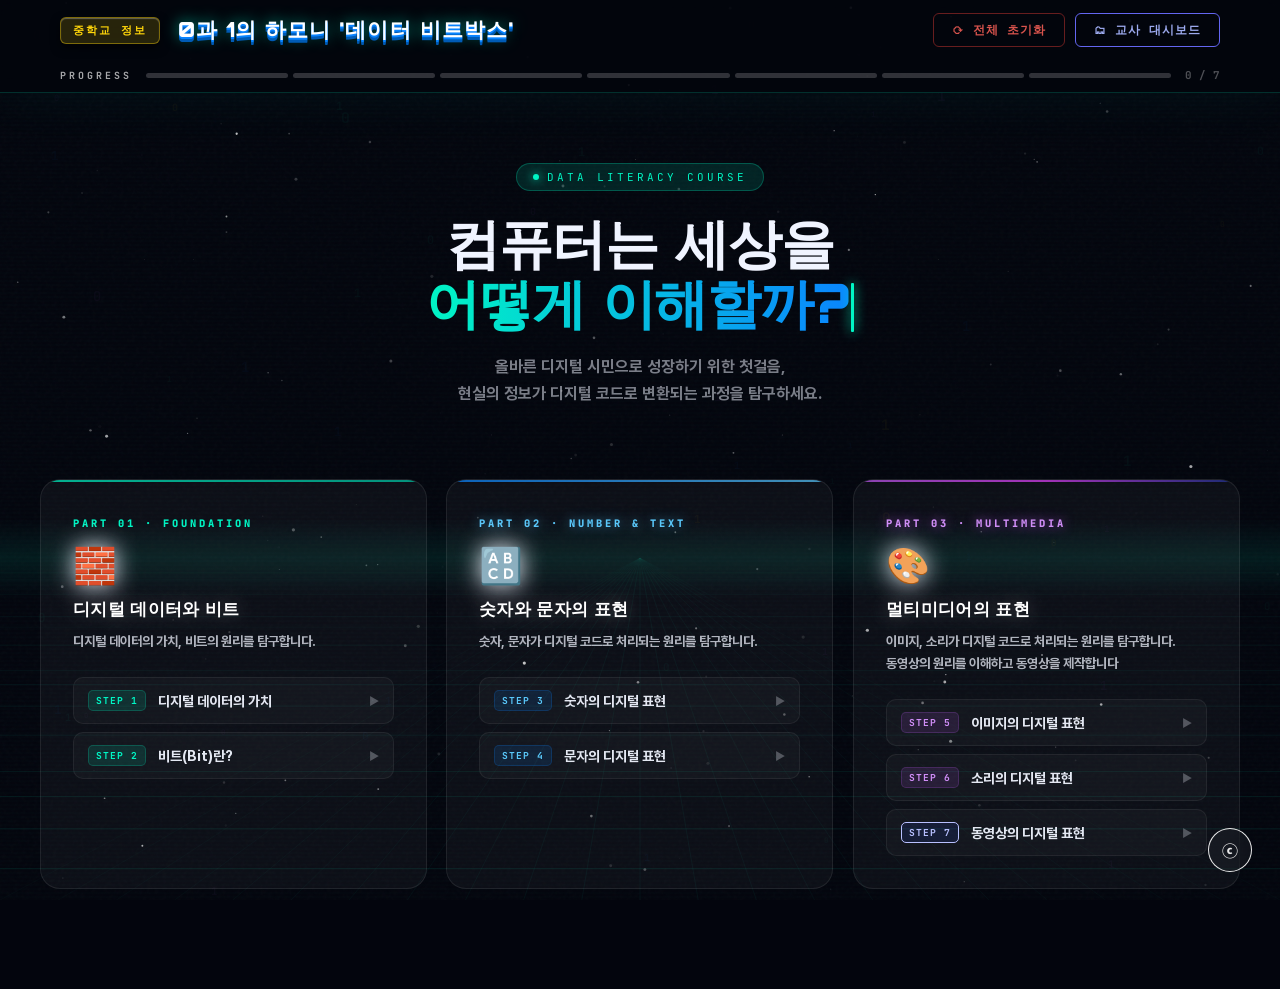
==== commit 7b49bbd3: "Add files via upload" ====
--- a/index.html
+++ b/index.html
@@ -39,7 +39,7 @@
             </div>
             <div class="header-actions">
                 <button class="reset-btn" onclick="openResetModal()">⟳ 전체 초기화</button>
-                <a class="dashboard-btn" href="teacher_dashboard.html">🗂 교사 대시보드</a>
+                <a class="dashboard-btn" href="teacher_dashboard.html" target="_blank" rel="noopener">🗂 교사 대시보드</a>
             </div>
         </div>
         <div class="progress-strip">
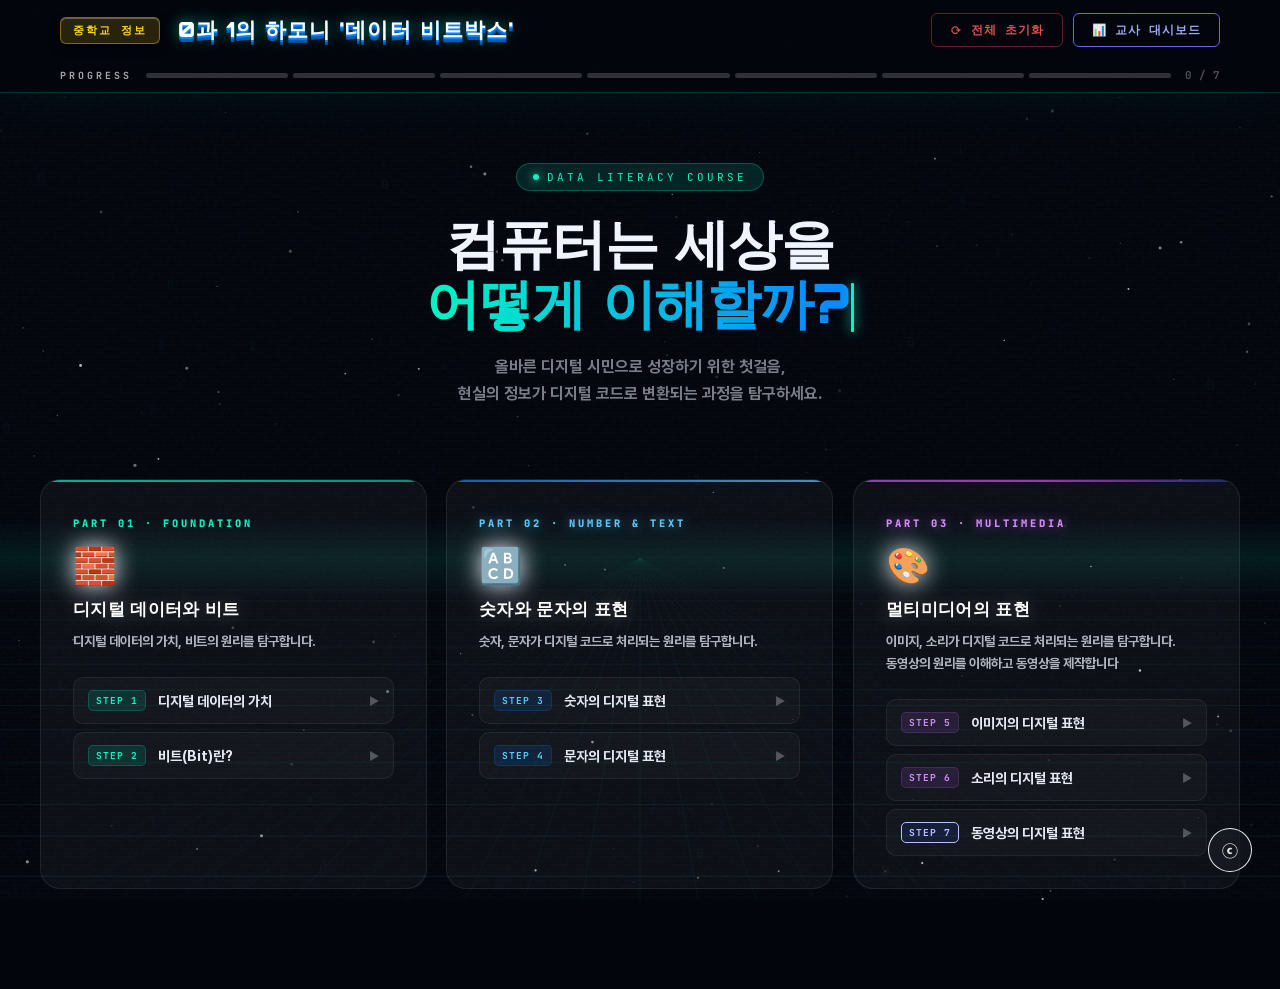
==== commit 49fa6fef: "Add files via upload" ====
--- a/index.html
+++ b/index.html
@@ -39,7 +39,7 @@
             </div>
             <div class="header-actions">
                 <button class="reset-btn" onclick="openResetModal()">⟳ 전체 초기화</button>
-                <a class="dashboard-btn" href="teacher_dashboard.html" target="_blank" rel="noopener">🗂 교사 대시보드</a>
+                <a class="dashboard-btn" href="teacher_dashboard.html" target="_blank" rel="noopener">📊 교사 대시보드</a>
             </div>
         </div>
         <div class="progress-strip">
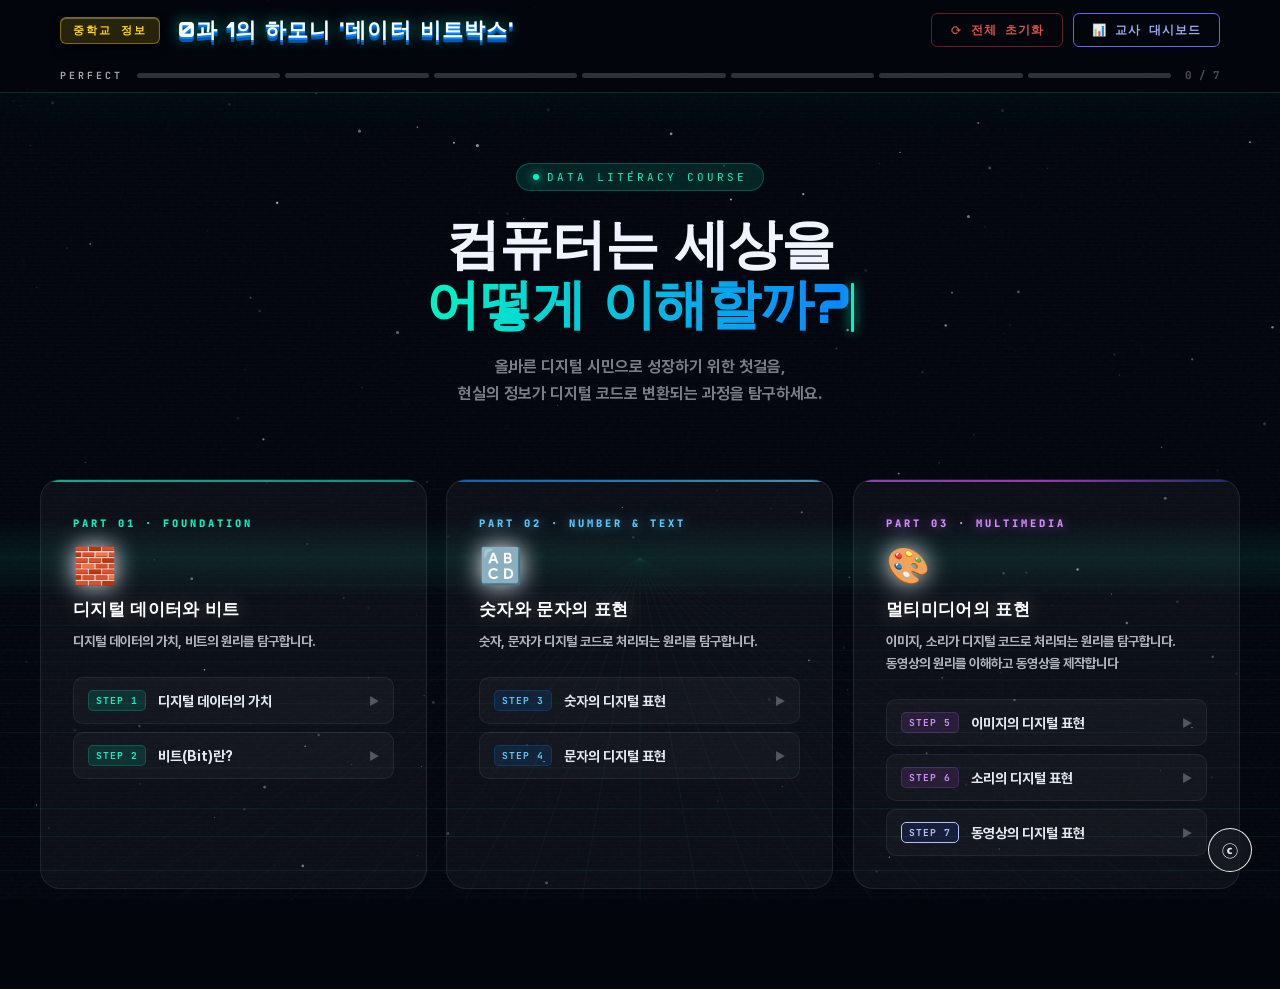
==== commit 4df2913a: "Update index.html" ====
--- a/index.html
+++ b/index.html
@@ -43,7 +43,7 @@
             </div>
         </div>
         <div class="progress-strip">
-            <span class="prog-label">PROGRESS</span>
+            <span class="prog-label">PERFECT</span>
             <div class="prog-segs" id="progSegs"></div>
             <span class="prog-count" id="progCount">0 / 7</span>
         </div>
@@ -187,4 +187,4 @@
 
 
 </body>
-</html>+</html>
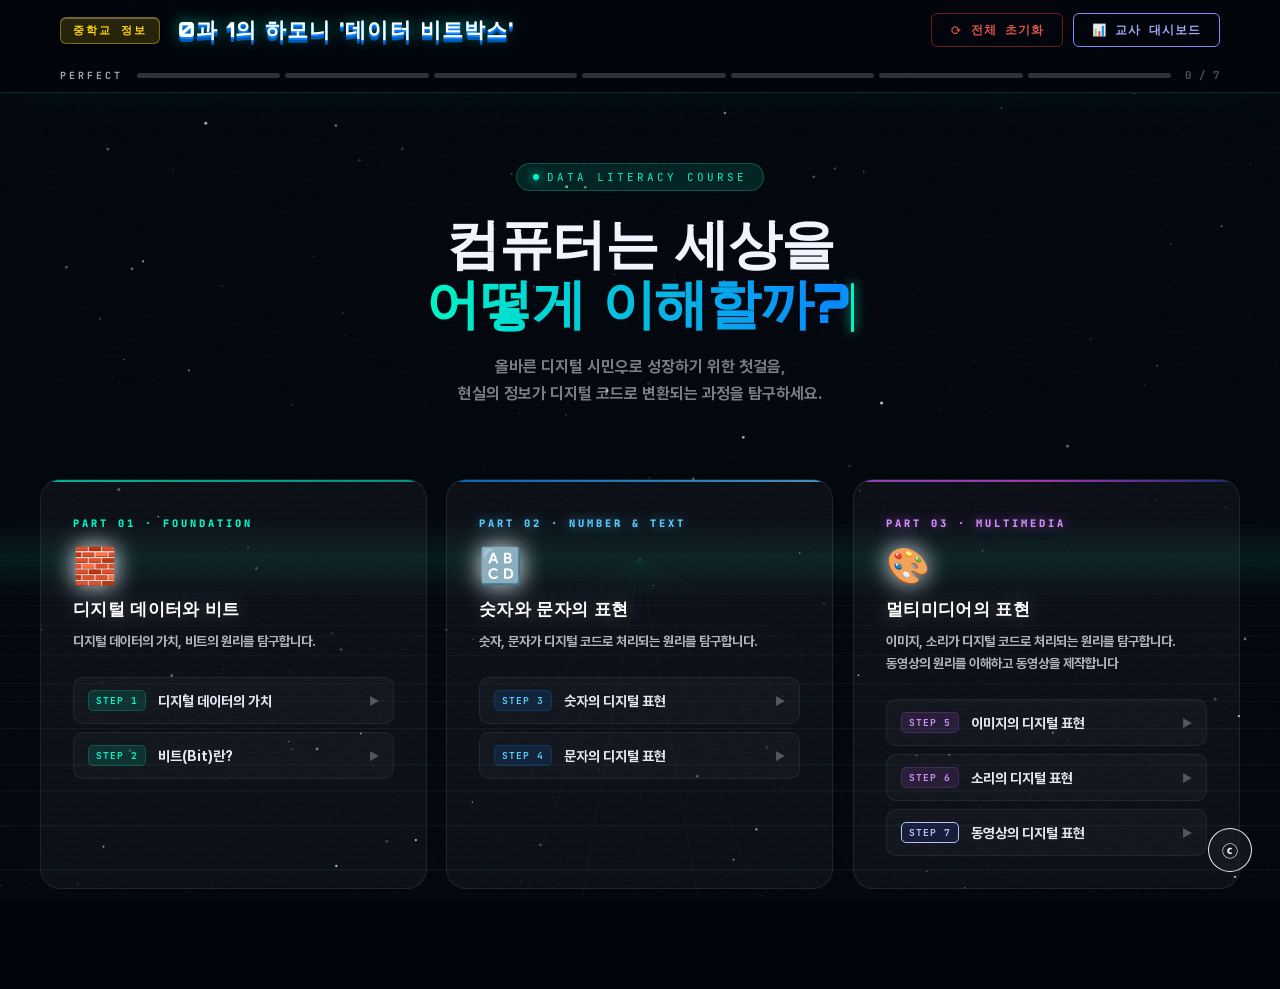
==== commit d9c10a77: "Update index.html" ====
--- a/index.html
+++ b/index.html
@@ -13,7 +13,7 @@
             font-family: 'JetBrains Mono', monospace;
             font-size: 0.72rem; font-weight: 700; letter-spacing: 1px;
             padding: 8px 18px; border-radius: 6px; background: transparent;
-            border: 1px solid #6366f1; color: rgba(165,180,252,0.95);
+            border: 1px solid #818cf8; color: rgba(165,180,252,0.95);
             cursor: pointer; transition: all 0.2s ease; text-decoration: none;
             display: inline-flex; align-items: center;
         }
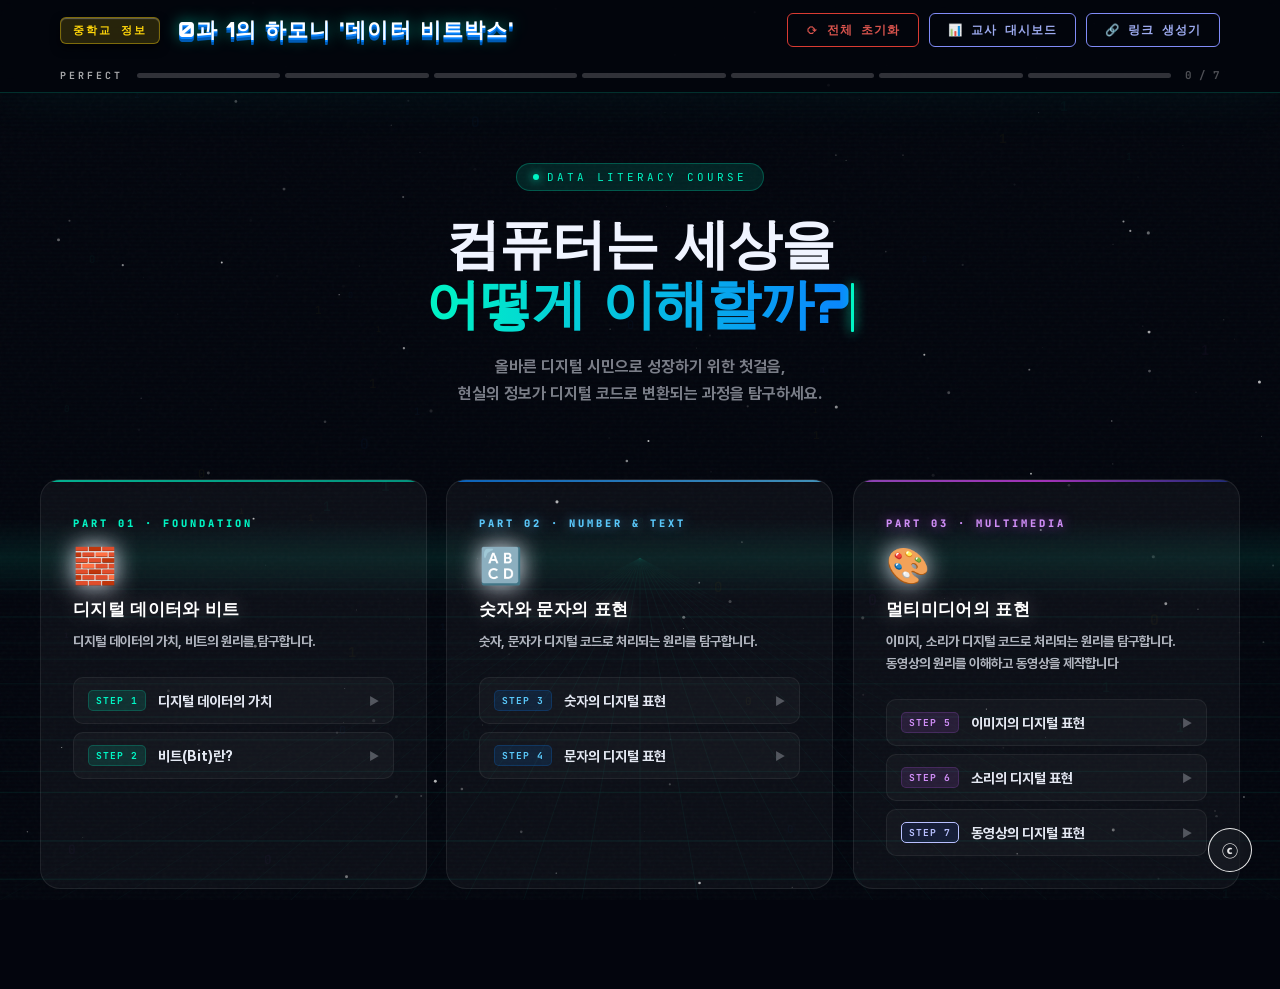
==== commit d923fde2: "Update index.html" ====
--- a/index.html
+++ b/index.html
@@ -40,6 +40,7 @@
             <div class="header-actions">
                 <button class="reset-btn" onclick="openResetModal()">⟳ 전체 초기화</button>
                 <a class="dashboard-btn" href="teacher_dashboard.html" target="_blank" rel="noopener">📊 교사 대시보드</a>
+                <a class="dashboard-btn" href="링크_생성기.html" target="_blank" rel="noopener">🔗 링크 생성기</a>
             </div>
         </div>
         <div class="progress-strip">
@@ -181,6 +182,7 @@
     </div>
 </div>
 
+<script src="./js/config.js"></script>
 <script src="./js/canvas.js"></script>
 <script src="./js/progress.js"></script>
 <script src="./js/transition.js"></script>
--- a/css/common.css
+++ b/css/common.css
@@ -221,7 +221,7 @@
     font-family: 'JetBrains Mono', monospace;
     font-size: 0.72rem; font-weight: 700; letter-spacing: 1px;
     padding: 8px 18px; border-radius: 6px; background: transparent;
-    border: 1px solid rgba(255,69,58,0.4); color: rgba(255,99,89,0.85); cursor: pointer; transition: all 0.2s ease;
+    border: 1px solid rgba(255,69,58,0.85); color: rgba(255,99,89,0.85); cursor: pointer; transition: all 0.2s ease;
 }
 .reset-btn:hover { background: rgba(255,69,58,0.12); border-color: var(--red); color: var(--red); box-shadow: 0 0 20px rgba(255,69,58,0.2); }
 
@@ -464,4 +464,4 @@
 .submit-quiz-btn, .submit-quiz-btn *,
 [onclick], [onclick] * {
     cursor: pointer !important;
-}+}
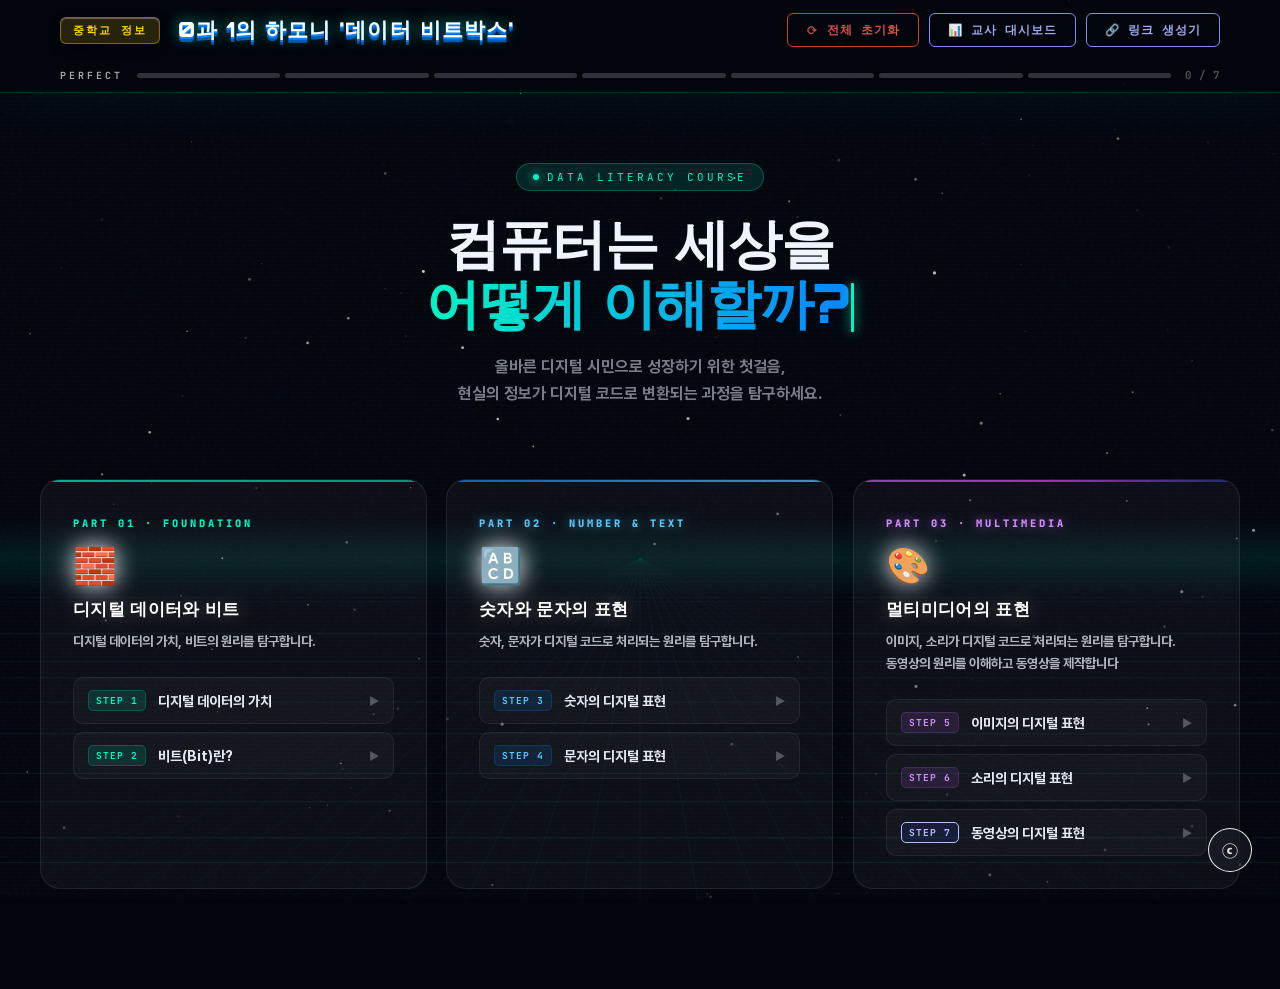
==== commit a4da75b3: "Add files via upload" ====
--- a/index.html
+++ b/index.html
@@ -189,4 +189,4 @@
 
 
 </body>
-</html>
+</html>
